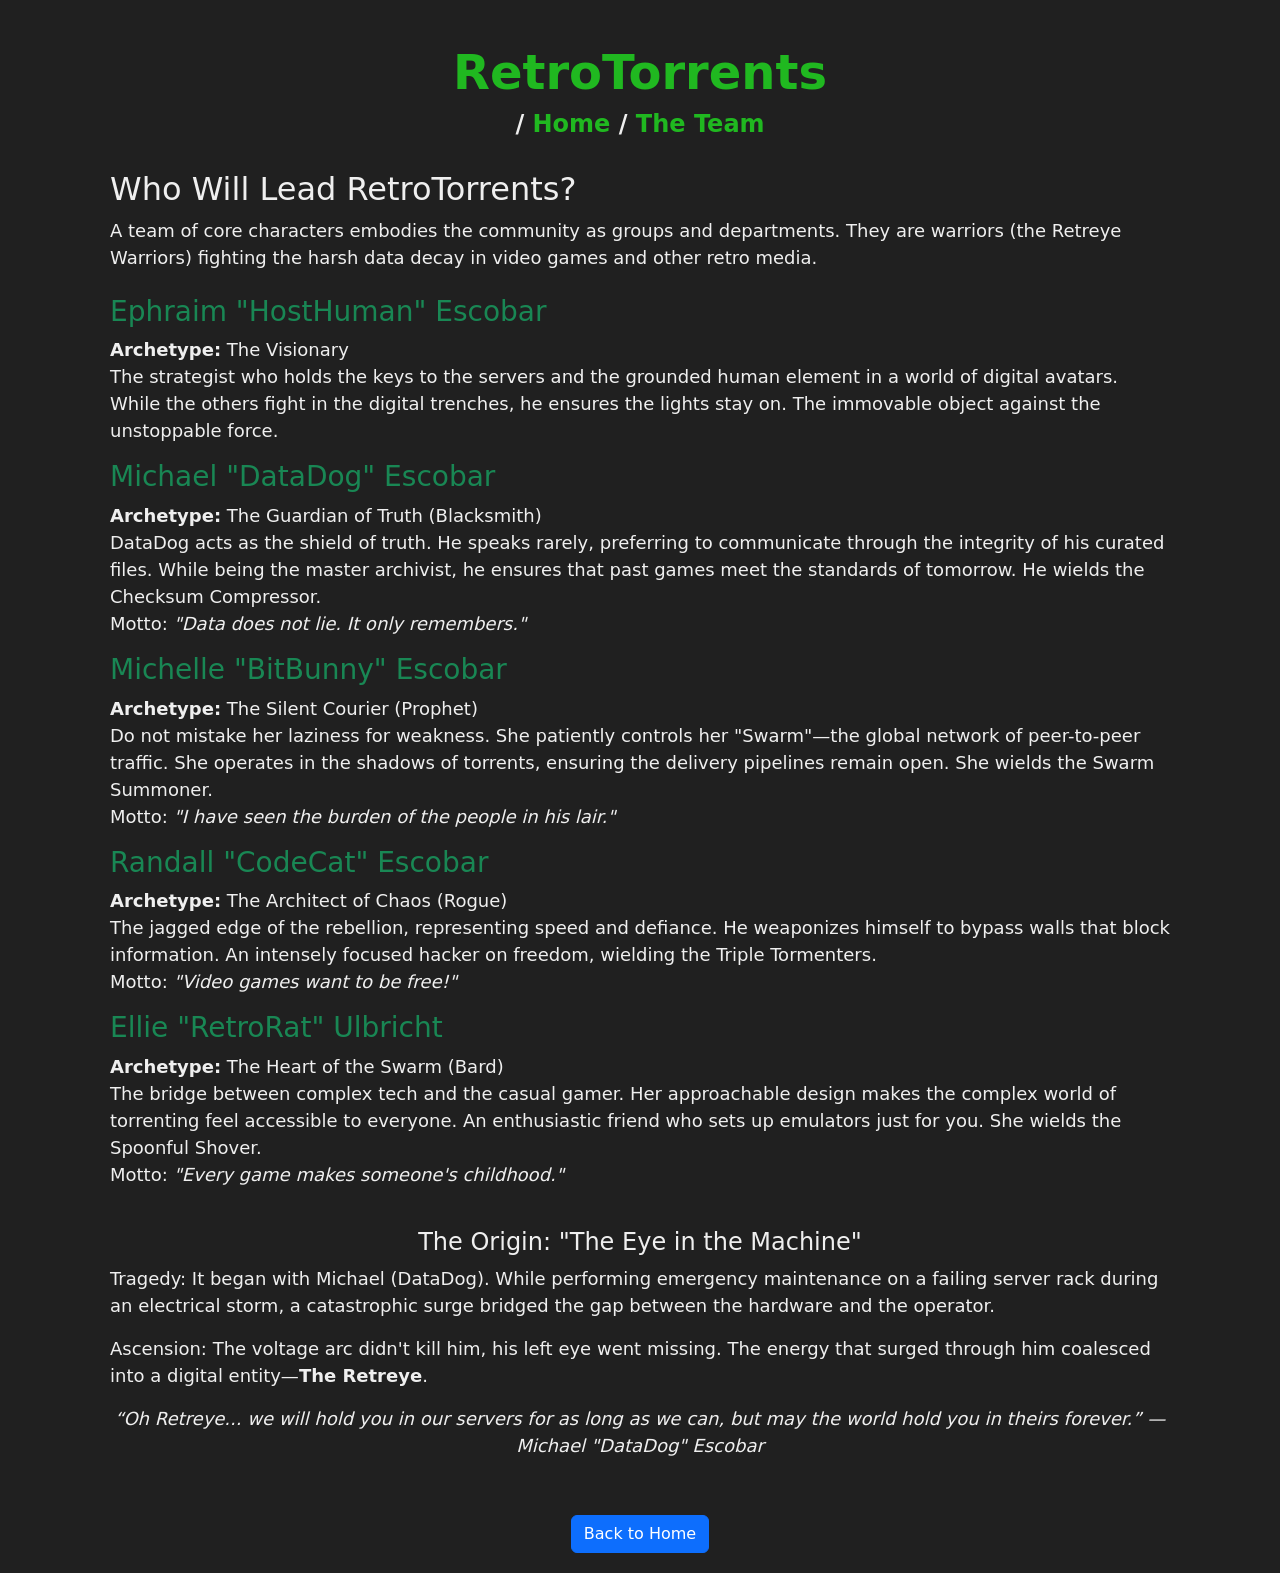
==== team.html @ 7169617f "feat: Introduce dedicated pages for Retro Rush event, team, about, and FAQ, alongside homepage navig" ====
<!DOCTYPE html>
<html lang="en">

<head>
    <title>Retro Torrents - The Team</title>
    <meta name="description" content="Who will lead RetroTorrents?">
    <meta charset="utf-8">
    <meta name="viewport" content="width=device-width, initial-scale=1">
    <link href="https://cdn.jsdelivr.net/npm/bootstrap@5.3.0/dist/css/bootstrap.min.css" rel="stylesheet">
    <script src="https://cdn.jsdelivr.net/npm/bootstrap@5.3.0/dist/js/bootstrap.bundle.min.js"></script>
    <link rel="stylesheet" href="style.css">
</head>

<body>
    <div class="content">
        <br>
        <h1 class="content-header-xxxl-center"><a href="index.html"
                class="no-underline"><strong>RetroTorrents</strong></a></h1>
        <h1 class="content-header-xl-center"><strong> / <a href="index.html" class="no-underline">Home</a> / <span
                    style="color:rgb(32, 184, 32);">The Team</span></strong></h1><br>

        <div class="text-start">
            <h2 class="content-header-xxl">Who Will Lead RetroTorrents?</h2>
            <p class="content-paragraph mb-4">A team of core characters embodies the community as groups and
                departments. They are warriors (the Retreye Warriors) fighting the harsh data decay in video games and
                other retro media.</p>

            <h3 class="font-weight-bold text-success">Ephraim "HostHuman" Escobar</h3>
            <p class="content-paragraph"><strong>Archetype:</strong> The Visionary<br>The strategist who holds the keys
                to the servers and the grounded human element in a world of digital avatars. While the others fight in
                the digital trenches, he ensures the lights stay on. The immovable object against the unstoppable force.
            </p>

            <h3 class="font-weight-bold text-success">Michael "DataDog" Escobar</h3>
            <p class="content-paragraph"><strong>Archetype:</strong> The Guardian of Truth (Blacksmith)<br>DataDog acts
                as the shield of truth. He speaks rarely, preferring to communicate through the integrity of his curated
                files. While being the master archivist, he ensures that past games meet the standards of tomorrow. He
                wields the Checksum Compressor.<br>Motto: <em>"Data does not lie. It only remembers."</em></p>

            <h3 class="font-weight-bold text-success">Michelle "BitBunny" Escobar</h3>
            <p class="content-paragraph"><strong>Archetype:</strong> The Silent Courier (Prophet)<br>Do not mistake her
                laziness for weakness. She patiently controls her "Swarm"—the global network of peer-to-peer traffic.
                She operates in the shadows of torrents, ensuring the delivery pipelines remain open. She wields the
                Swarm Summoner.<br>Motto: <em>"I have seen the burden of the people in his lair."</em></p>

            <h3 class="font-weight-bold text-success">Randall "CodeCat" Escobar</h3>
            <p class="content-paragraph"><strong>Archetype:</strong> The Architect of Chaos (Rogue)<br>The jagged edge
                of the rebellion, representing speed and defiance. He weaponizes himself to bypass walls that block
                information. An intensely focused hacker on freedom, wielding the Triple Tormenters.<br>Motto:
                <em>"Video games want to be free!"</em></p>

            <h3 class="font-weight-bold text-success">Ellie "RetroRat" Ulbricht</h3>
            <p class="content-paragraph"><strong>Archetype:</strong> The Heart of the Swarm (Bard)<br>The bridge between
                complex tech and the casual gamer. Her approachable design makes the complex world of torrenting feel
                accessible to everyone. An enthusiastic friend who sets up emulators just for you. She wields the
                Spoonful Shover.<br>Motto: <em>"Every game makes someone's childhood."</em></p>

            <br>
            <h2 class="content-header-xl text-center">The Origin: "The Eye in the Machine"</h2>
            <p class="content-paragraph">Tragedy: It began with Michael (DataDog). While performing emergency
                maintenance on a failing server rack during an electrical storm, a catastrophic surge bridged the gap
                between the hardware and the operator.</p>
            <p class="content-paragraph">Ascension: The voltage arc didn't kill him, his left eye went missing. The
                energy that surged through him coalesced into a digital entity—<strong>The Retreye</strong>.</p>
            <p class="content-paragraph text-center fst-italic">“Oh Retreye... we will hold you in our servers for as
                long as we can, but may the world hold you in theirs forever.” — Michael "DataDog" Escobar</p>

        </div>

        <br>
        <a href="index.html" class="btn btn-primary d-inline-block mt-3">Back to Home</a>
    </div>
</body>

</html>
---- style.css ----
/*spreadsheet made for all webpages in musicbox*/
* { /*sets the entire webpage's padding and margin to zero*/
  padding: 0;
  margin: 0;
}

body { /*background in red and text font color*/
  font-family: system-ui, 
             -apple-system,
             BlinkMacSystemFont, 
             "Segoe UI", 
             "Roboto", 
             "Oxygen", 
             "Ubuntu", 
             "Cantarell", 
             "Fira Sans", 
             "Droid Sans", 
             "Helvetica Neue", 
             Arial, sans-serif;
  color: rgb(239, 239, 239);
  background: rgb(32, 32, 32);
}

hr { /*extra space*/
  border: 0px
}

ol {
  text-align: left;
  margin: auto;
}

/*-------------------------------------------------------------------------*/

/*content (text aligned: left)*/
.content { /*content is on the center*/
  background: rgba(32, 32, 32);
  max-width: 1100px;
  margin: auto;
  padding: 20px;
  text-align: center;

}

.topic {
  display: flex; /* Use Flexbox for the container */
  flex-direction: column; /* Stack buttons vertically */
  align-items: center; /* Center buttons horizontally */
  justify-content: center; /* Center buttons vertically */
  padding: 0px 20px 30px 20px;
}

.topic-section {
  padding: 30px 0px;
}

.content-header-xxxl { /*web page's title*/
  font-size: xxx-large;
  text-align: left;
}

.content-header-xxxl-center { /*web page's title*/
  font-size: xxx-large;
}

.content-header-xxl { /*big subtitle*/
  font-size: xx-large;
  text-align: left;
}

.content-header-xxl-center { /*big subtitle*/
  font-size: xx-large;
}

.content-header-xl { /*small subtitle*/
  font-size: x-large;
  text-align: left;
}

.content-header-xl-center { /*small subtitle*/
  font-size: x-large;
}

.content-paragraph { /*paragraphs*/
  font-size: large;
  text-align: left;
}

.content-paragraph-center { /*paragraphs center*/
  font-size: large;
}
/*content end*/

/*-------------------------------------*/

/*links*/
.content-paragraph-link {
  color:rgb(32, 32, 32);
}

a:hover { /*hover over links*/
  color: rgb(32, 184, 32);
}

a.active {
  color: rgb(32, 32, 32);
}

/*a:visited {
  color: rgb(0, 239, 239); /*cyan
}
*/



/*-------------------------------------------------------------------------*/

/*Images*/

.image {
  margin: 30px auto;
  width: 90%;
  max-width: 600px;
  max-height: auto;
  display: block;
}

.image-logo {
  margin: 20px 20px 20px 0px;
  min-width: 0px;
  max-width: 340px;
}
/*-------------------------------------------------------------------------*/

.btn.btn-primary.btn-lg {
  font-size: xx-large;
  text-align: center;
  text-decoration: none;
  padding: 10px 15px;
  color: rgb(32, 184, 32) !important;
  background-color: rgb(239, 239, 239) !important;
  border: 5px solid rgb(32, 184, 32) !important;
  border-radius: 5px;
  cursor: pointer;
  transition: background-color 0.3s ease, color 0.3s ease;
  display: block; /* Make buttons stack vertically */
  width: auto; /* Let buttons take their natural width */
  margin-bottom: 10px; /* Add space between buttons */
}

/* Hover Effect */
.btn.btn-primary.btn-lg:hover {
  background-color: rgb(32, 184, 32) !important;
  color: rgb(239, 239, 239) !important;
}

/*old button*/
/*buttons to redirect to other pages (About, Shop and Contact)
.hyperlink-button {
  font-size: xx-large;
  text-align: center;
  text-decoration: none;
  padding: 10px 15px 10px 15px;
  color: rgb(0, 184, 0);
  background-color: rgb(239, 239, 239);
  border: rgb(239, 239, 239);
}

.hyperlink-button:hover {
  text-decoration: underline;
}
*/

.no-underline {
  color: rgb(32, 184, 32);
  text-decoration: none;
}

.no-underline:hover {
  text-decoration: underline;
}

.no-underline-not-avaiable {
  color: rgb(184, 0, 0);
  text-decoration: none;
}

.no-underline-not-avaiable:hover {
  color: rgb(184, 0, 0);
  text-decoration: underline;
}

.information-box-roms{
  align-items: center;
  margin: 0px auto;
  max-width: 340px;
  border: 3px solid rgb(239, 239, 239);
  padding: 20px 7px;
}

.information-box-roms-packs{
  align-items: center;
  margin: 0px auto;
  max-width: 400px;
  border: 3px solid rgb(239, 239, 239);
  padding: 20px 7px;
}
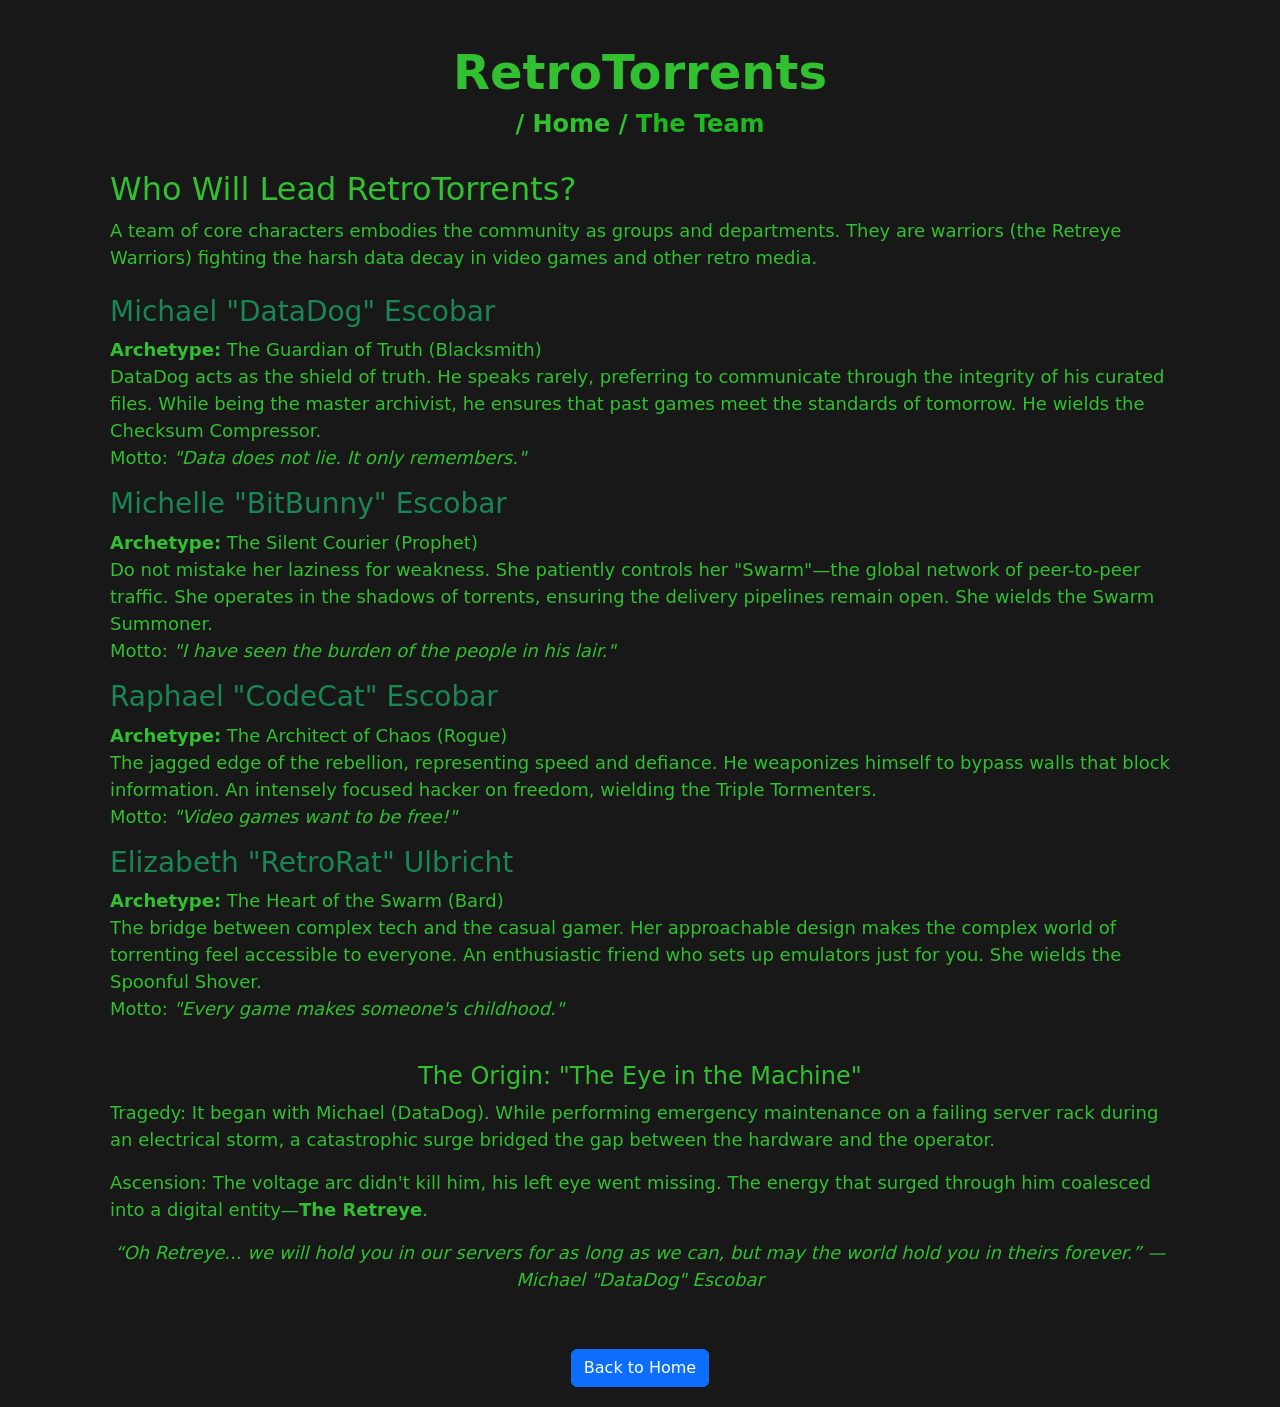
==== commit f411b471: "change names in team.html" ====
--- a/team.html
+++ b/team.html
@@ -25,12 +25,6 @@
                 departments. They are warriors (the Retreye Warriors) fighting the harsh data decay in video games and
                 other retro media.</p>
 
-            <h3 class="font-weight-bold text-success">Ephraim "HostHuman" Escobar</h3>
-            <p class="content-paragraph"><strong>Archetype:</strong> The Visionary<br>The strategist who holds the keys
-                to the servers and the grounded human element in a world of digital avatars. While the others fight in
-                the digital trenches, he ensures the lights stay on. The immovable object against the unstoppable force.
-            </p>
-
             <h3 class="font-weight-bold text-success">Michael "DataDog" Escobar</h3>
             <p class="content-paragraph"><strong>Archetype:</strong> The Guardian of Truth (Blacksmith)<br>DataDog acts
                 as the shield of truth. He speaks rarely, preferring to communicate through the integrity of his curated
@@ -43,13 +37,13 @@
                 She operates in the shadows of torrents, ensuring the delivery pipelines remain open. She wields the
                 Swarm Summoner.<br>Motto: <em>"I have seen the burden of the people in his lair."</em></p>
 
-            <h3 class="font-weight-bold text-success">Randall "CodeCat" Escobar</h3>
+            <h3 class="font-weight-bold text-success">Raphael "CodeCat" Escobar</h3>
             <p class="content-paragraph"><strong>Archetype:</strong> The Architect of Chaos (Rogue)<br>The jagged edge
                 of the rebellion, representing speed and defiance. He weaponizes himself to bypass walls that block
                 information. An intensely focused hacker on freedom, wielding the Triple Tormenters.<br>Motto:
                 <em>"Video games want to be free!"</em></p>
 
-            <h3 class="font-weight-bold text-success">Ellie "RetroRat" Ulbricht</h3>
+            <h3 class="font-weight-bold text-success">Elizabeth "RetroRat" Ulbricht</h3>
             <p class="content-paragraph"><strong>Archetype:</strong> The Heart of the Swarm (Bard)<br>The bridge between
                 complex tech and the casual gamer. Her approachable design makes the complex world of torrenting feel
                 accessible to everyone. An enthusiastic friend who sets up emulators just for you. She wields the
@@ -72,4 +66,4 @@
     </div>
 </body>
 
-</html>+</html>
--- a/style.css
+++ b/style.css
@@ -1,4 +1,3 @@
-/*spreadsheet made for all webpages in musicbox*/
 * { /*sets the entire webpage's padding and margin to zero*/
   padding: 0;
   margin: 0;
@@ -17,8 +16,8 @@
              "Droid Sans", 
              "Helvetica Neue", 
              Arial, sans-serif;
-  color: rgb(239, 239, 239);
-  background: rgb(32, 32, 32);
+  color: rgb(48, 192, 48);
+  background: rgb(24, 24, 24);
 }
 
 hr { /*extra space*/
@@ -34,7 +33,7 @@
 
 /*content (text aligned: left)*/
 .content { /*content is on the center*/
-  background: rgba(32, 32, 32);
+  background: rgba(24, 24, 24);
   max-width: 1100px;
   margin: auto;
   padding: 20px;
@@ -95,15 +94,15 @@
 
 /*links*/
 .content-paragraph-link {
-  color:rgb(32, 32, 32);
+  color:rgb(24, 24, 24);
 }
 
 a:hover { /*hover over links*/
-  color: rgb(32, 184, 32);
+  color: rgb(48, 192, 48);
 }
 
 a.active {
-  color: rgb(32, 32, 32);
+  color: rgb(24, 24, 24);
 }
 
 /*a:visited {
@@ -137,9 +136,9 @@
   text-align: center;
   text-decoration: none;
   padding: 10px 15px;
-  color: rgb(32, 184, 32) !important;
-  background-color: rgb(239, 239, 239) !important;
-  border: 5px solid rgb(32, 184, 32) !important;
+  color: rgb(48, 192, 48) !important;
+  background-color: rgb(232, 232, 232) !important;
+  border: 5px solid rgb(48, 192, 48) !important;
   border-radius: 5px;
   cursor: pointer;
   transition: background-color 0.3s ease, color 0.3s ease;
@@ -150,8 +149,8 @@
 
 /* Hover Effect */
 .btn.btn-primary.btn-lg:hover {
-  background-color: rgb(32, 184, 32) !important;
-  color: rgb(239, 239, 239) !important;
+  background-color: rgb(48, 192, 48) !important;
+  color: rgb(232, 232, 232) !important;
 }
 
 /*old button*/
@@ -162,8 +161,8 @@
   text-decoration: none;
   padding: 10px 15px 10px 15px;
   color: rgb(0, 184, 0);
-  background-color: rgb(239, 239, 239);
-  border: rgb(239, 239, 239);
+  background-color: rgb(232, 232, 232);
+  border: rgb(232, 232, 232);
 }
 
 .hyperlink-button:hover {
@@ -172,7 +171,7 @@
 */
 
 .no-underline {
-  color: rgb(32, 184, 32);
+  color: rgb(48, 192, 48);
   text-decoration: none;
 }
 
@@ -194,7 +193,7 @@
   align-items: center;
   margin: 0px auto;
   max-width: 340px;
-  border: 3px solid rgb(239, 239, 239);
+  border: 3px solid rgb(232, 232, 232);
   padding: 20px 7px;
 }
 
@@ -202,6 +201,6 @@
   align-items: center;
   margin: 0px auto;
   max-width: 400px;
-  border: 3px solid rgb(239, 239, 239);
+  border: 3px solid rgb(232, 232, 232);
   padding: 20px 7px;
 }
